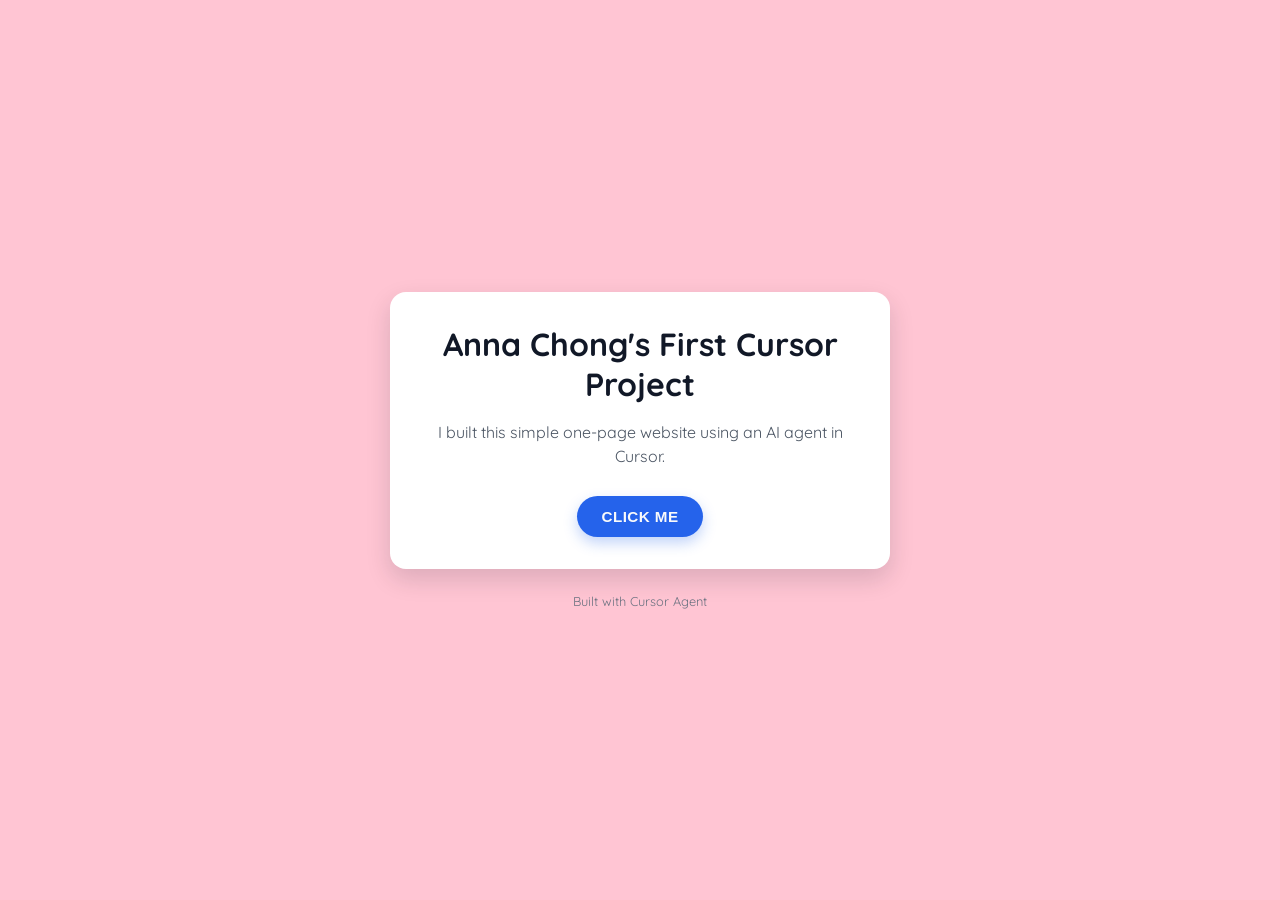
==== index.html @ 6d301356 "Add files via upload" ====
<!DOCTYPE html>
<html lang="en">
<head>
  <meta charset="UTF-8" />
  <meta name="viewport" content="width=device-width, initial-scale=1.0" />
  <title>Anna Chong's First Cursor Project</title>
  <link rel="preconnect" href="https://fonts.googleapis.com" />
  <link rel="preconnect" href="https://fonts.gstatic.com" crossorigin />
  <link
    href="https://fonts.googleapis.com/css2?family=Quicksand:wght@400;600;700&display=swap"
    rel="stylesheet"
  />
  <link rel="stylesheet" href="styles.css" />
</head>
<body>
  <main class="card">
    <h1>Anna Chong's First Cursor Project</h1>
    <p>I built this simple one-page website using an AI agent in Cursor.</p>
    <button id="clickButton" type="button">Click me</button>
  </main>

  <footer>Built with Cursor Agent</footer>

  <script src="script.js"></script>
</body>
</html>
---- styles.css ----
body {
  font-family: "Quicksand", system-ui, -apple-system, BlinkMacSystemFont, "Segoe UI", sans-serif;
  margin: 0;
  min-height: 100vh;
  display: flex;
  flex-direction: column;
  align-items: center;
  justify-content: center;
  gap: 1.5rem;
  background-color: #ffc5d3;
  color: #111827;
}

.card {
  background-color: #ffffff;
  padding: 2rem 2.5rem;
  border-radius: 1rem;
  box-shadow: 0 10px 25px rgba(15, 23, 42, 0.15);
  max-width: 420px;
  width: 100%;
  text-align: center;
}

h1 {
  margin: 0 0 1rem;
  font-size: 2rem;
}

p {
  margin: 0 0 1.75rem;
  color: #4b5563;
  line-height: 1.5;
}

button {
  border: none;
  border-radius: 999px;
  padding: 0.75rem 1.5rem;
  font-size: 0.95rem;
  font-weight: 600;
  letter-spacing: 0.03em;
  text-transform: uppercase;
  cursor: pointer;
  background-color: #2563eb;
  color: #f9fafb;
  box-shadow: 0 6px 14px rgba(37, 99, 235, 0.28);
  transition: background-color 0.15s ease-out, transform 0.1s ease-out, box-shadow 0.15s ease-out;
}

button:hover {
  background-color: #1d4ed8;
  transform: translateY(-1px);
  box-shadow: 0 10px 22px rgba(37, 99, 235, 0.3);
}

button:active {
  transform: translateY(0);
  box-shadow: 0 4px 10px rgba(37, 99, 235, 0.25);
}

footer {
  font-size: 0.8rem;
  color: #6b7280;
}
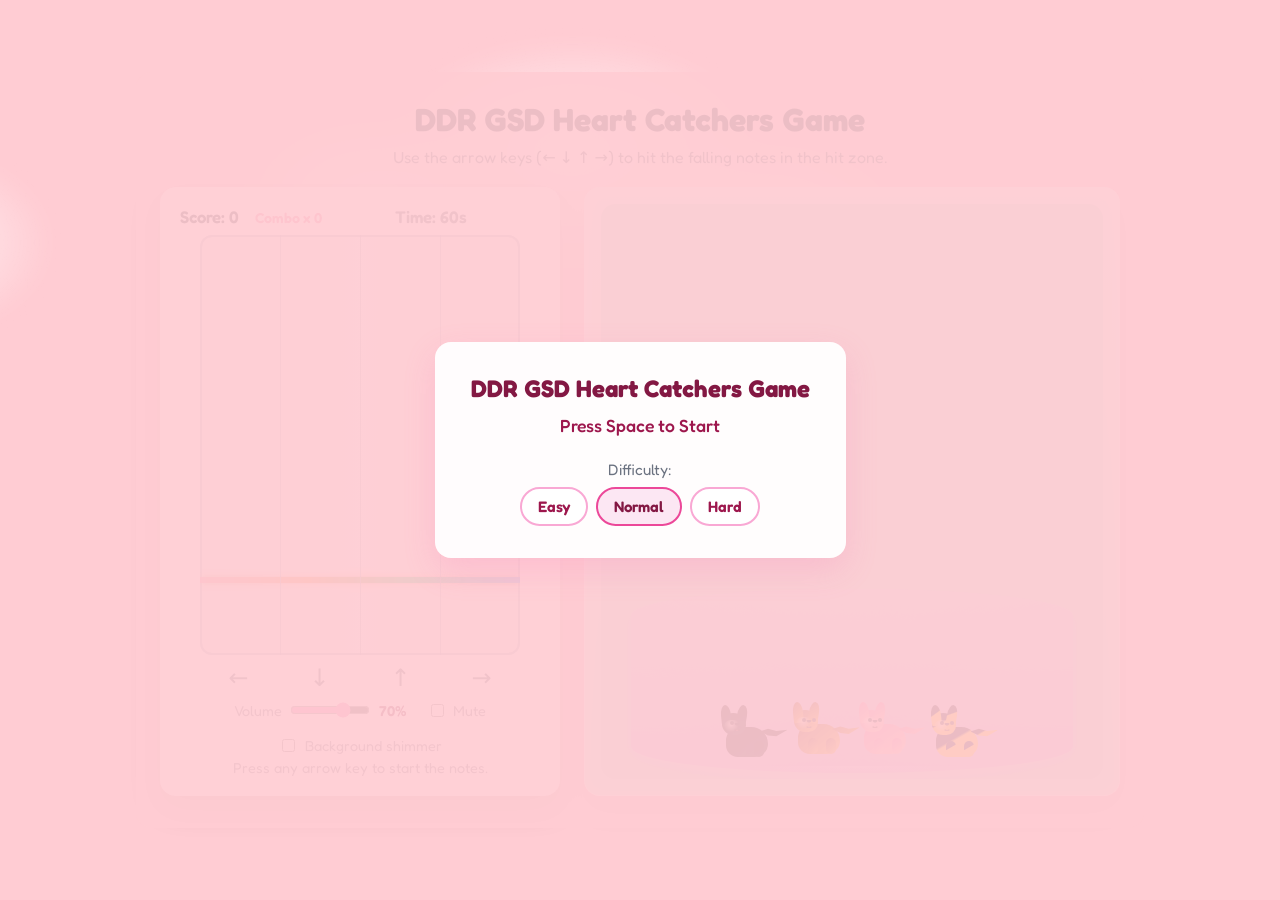
==== commit 619334f0: "index.html" ====
--- a/index.html
+++ b/index.html
@@ -3,26 +3,156 @@
 <head>
   <meta charset="UTF-8" />
   <meta name="viewport" content="width=device-width, initial-scale=1.0" />
-  <title>Anna Chong's First Cursor Project</title>
+  <title>DDR GSD Heart Catchers Game</title>
   <link rel="preconnect" href="https://fonts.googleapis.com" />
   <link rel="preconnect" href="https://fonts.gstatic.com" crossorigin />
   <link
-    href="https://fonts.googleapis.com/css2?family=Quicksand:wght@400;600;700&display=swap"
+    href="https://fonts.googleapis.com/css2?family=Fredoka:wght@400;500;700&display=swap"
     rel="stylesheet"
   />
-  <link rel="stylesheet" href="styles.css" />
+  <link rel="stylesheet" href="ddr-game.css" />
 </head>
 <body>
-  <main class="card">
-    <h1>Anna Chong's First Cursor Project</h1>
-    <p>I built this simple one-page website using an AI agent in Cursor.</p>
-    <button id="clickButton" type="button">Click me</button>
+  <main class="page">
+    <!-- Start screen overlay -->
+    <div id="startScreen" class="overlay overlay--start">
+      <div class="overlay-card">
+        <h2 class="overlay-title">DDR GSD Heart Catchers Game</h2>
+        <p class="overlay-prompt">Press Space to Start</p>
+        <div class="difficulty-selector">
+          <span class="difficulty-label">Difficulty:</span>
+          <div class="difficulty-buttons">
+            <button type="button" class="difficulty-btn" data-difficulty="easy">Easy</button>
+            <button type="button" class="difficulty-btn difficulty-btn--active" data-difficulty="normal">Normal</button>
+            <button type="button" class="difficulty-btn" data-difficulty="hard">Hard</button>
+          </div>
+        </div>
+      </div>
+    </div>
+
+    <!-- Results screen overlay (hidden initially) -->
+    <div id="resultsScreen" class="overlay overlay--results overlay--hidden">
+      <div class="overlay-card">
+        <h2 class="overlay-title">Results</h2>
+        <div class="results-stats">
+          <p class="results-score">Score: <span id="resultsScore">0</span></p>
+          <p class="results-counts">
+            Perfect: <span id="resultsPerfect">0</span> ·
+            Good: <span id="resultsGood">0</span> ·
+            Miss: <span id="resultsMiss">0</span>
+          </p>
+        </div>
+        <button type="button" id="playAgainBtn" class="overlay-btn">Play Again</button>
+      </div>
+    </div>
+
+    <header class="top-bar">
+      <h1>DDR GSD Heart Catchers Game</h1>
+      <p class="instructions">Use the arrow keys (← ↓ ↑ →) to hit the falling notes in the hit zone.</p>
+    </header>
+
+    <section class="layout">
+      <section class="game-panel">
+        <div class="hud">
+          <div class="score-display">
+            Score: <span id="score">0</span>
+            <span class="combo-display">Combo x<span id="combo">0</span></span>
+          </div>
+          <div class="timer-display">Time: <span id="timeRemaining">60</span>s</div>
+          <div id="judgement" class="judgement"></div>
+        </div>
+
+        <div id="gameArea" class="game-area">
+          <div class="hit-line"></div>
+        </div>
+
+        <div class="lane-labels">
+          <span>←</span>
+          <span>↓</span>
+          <span>↑</span>
+          <span>→</span>
+        </div>
+
+        <div class="sound-controls">
+          <label class="sound-label">
+            <span>Volume</span>
+            <input type="range" id="volumeSlider" min="0" max="100" value="70" class="volume-slider" />
+            <span id="volumeValue" class="volume-value">70%</span>
+          </label>
+          <label class="sound-label sound-label--toggle">
+            <input type="checkbox" id="muteToggle" class="mute-checkbox" />
+            <span>Mute</span>
+          </label>
+          <label class="sound-label sound-label--toggle">
+            <input type="checkbox" id="shimmerToggle" class="shimmer-checkbox" />
+            <span>Background shimmer</span>
+          </label>
+        </div>
+
+        <p class="small-note">Press any arrow key to start the notes.</p>
+      </section>
+
+      <aside class="shepherd-panel">
+        <div class="shepherd-stage" id="shepherdStage">
+          <div class="shepherd-stage-floor"></div>
+          <div class="shepherd-dogs">
+            <div class="shepherd-dog shepherd-dog--black">
+              <div class="dog-body">
+                <div class="dog-head">
+                  <div class="dog-ear dog-ear--left"></div>
+                  <div class="dog-ear dog-ear--right"></div>
+                  <div class="dog-face"></div>
+                </div>
+                <div class="dog-leg dog-leg--front"></div>
+                <div class="dog-leg dog-leg--back"></div>
+                <div class="dog-tail"></div>
+              </div>
+            </div>
+
+            <div class="shepherd-dog shepherd-dog--sable">
+              <div class="dog-body">
+                <div class="dog-head">
+                  <div class="dog-ear dog-ear--left"></div>
+                  <div class="dog-ear dog-ear--right"></div>
+                  <div class="dog-face"></div>
+                </div>
+                <div class="dog-leg dog-leg--front"></div>
+                <div class="dog-leg dog-leg--back"></div>
+                <div class="dog-tail"></div>
+              </div>
+            </div>
+
+            <div class="shepherd-dog shepherd-dog--pink">
+              <div class="dog-body">
+                <div class="dog-head">
+                  <div class="dog-ear dog-ear--left"></div>
+                  <div class="dog-ear dog-ear--right"></div>
+                  <div class="dog-face"></div>
+                </div>
+                <div class="dog-leg dog-leg--front"></div>
+                <div class="dog-leg dog-leg--back"></div>
+                <div class="dog-tail"></div>
+              </div>
+            </div>
+
+            <div class="shepherd-dog shepherd-dog--blacktan">
+              <div class="dog-body">
+                <div class="dog-head">
+                  <div class="dog-ear dog-ear--left"></div>
+                  <div class="dog-ear dog-ear--right"></div>
+                  <div class="dog-face"></div>
+                </div>
+                <div class="dog-leg dog-leg--front"></div>
+                <div class="dog-leg dog-leg--back"></div>
+                <div class="dog-tail"></div>
+              </div>
+            </div>
+          </div>
+        </div>
+      </aside>
+    </section>
   </main>
 
-  <footer>Built with Cursor Agent</footer>
-
-  <script src="script.js"></script>
+  <script src="ddr-game.js"></script>
 </body>
 </html>
-
-
--- a/ddr-game.css
+++ b/ddr-game.css
@@ -0,0 +1,1063 @@
+/* Full-page pink sky + animated fluffy cloud layers */
+html {
+  height: 100%;
+  min-height: 100%;
+  --cloud-opacity: 1;                 /* maxed out; lower for lighter clouds */
+  --cloud-speed-base: 50s;           /* <<< Cloud Speed: tweak this value (lower = faster) */
+  --cloud-speed-slow: var(--cloud-speed-base);
+  --cloud-speed-fast: calc(var(--cloud-speed-base) * 0.7);
+  /* Shepherd coat & face variables */
+  --shep-black-coat: #050816;
+  --shep-black-coat-alt: #111827;
+  --shep-blue-main: #38bdf8;
+  --shep-blue-light: #bae6fd;
+  --shep-pink-main: #f472b6;
+  --shep-pink-light: #fecaca;
+  --shep-bt-black: #020617;
+  --shep-bt-tan: #facc15;
+  --shep-eye: #111827;
+  --shep-nose: #020617;
+  --shep-tongue: #fb7185;
+  background: #ffccd3;
+}
+
+/* Very faint drifting background hearts (ultra-low opacity) */
+html::before,
+html::after {
+  content: "";
+  position: fixed;
+  width: 260px;
+  height: 240px;
+  pointer-events: none;
+  z-index: -2;
+  clip-path: path("M16 28 C 4 18, 0 12, 0 7 C 0 3.5, 2.8 1, 6 1 C 8.5 1, 10.5 2.5, 12 4.5 C 13.5 2.5, 15.5 1, 18 1 C 21.2 1, 24 3.5, 24 7 C 24 12, 20 18, 16 28 Z");
+}
+
+html::before {
+  top: 8%;
+  left: -6%;
+  background-color: rgba(244, 114, 182, 0.06); /* very faint pink */
+  animation: bg-heart-drift-1 90s linear infinite;
+}
+
+html::after {
+  bottom: -4%;
+  right: -4%;
+  background-color: rgba(244, 114, 182, 0.04); /* even softer */
+  animation: bg-heart-drift-2 110s linear infinite;
+}
+
+body {
+  margin: 0;
+  height: 100%;
+  min-height: 100%;
+  font-family: "Fredoka", system-ui, -apple-system, BlinkMacSystemFont, "Segoe UI", sans-serif;
+  display: flex;
+  align-items: center;
+  justify-content: center;
+  position: relative;
+  color: #111827;
+  background: transparent;
+  overflow-x: hidden;
+}
+
+/* Animated cloud layer behind everything (single oversized sheet) */
+body::before {
+  content: "";
+  position: fixed;
+  width: 220vw;
+  height: 120vh;
+  left: -60vw;
+  top: -10vh;
+  z-index: -1;
+  pointer-events: none;
+  background-repeat: no-repeat;
+  opacity: 0.7;
+  filter: blur(12px);
+  /* Bubbly cloud clusters: many small overlapping puffs */
+  background-image:
+    /* top-left cluster */
+    radial-gradient(ellipse 180px 110px at 5% 22%, rgba(255, 255, 255, 0.95) 0%, rgba(255, 255, 255, 0.6) 45%, rgba(255, 255, 255, 0.3) 75%, transparent 100%),
+    radial-gradient(ellipse 130px 90px at 10% 17%, rgba(255, 255, 255, 0.92) 0%, rgba(255, 255, 255, 0.6) 45%, rgba(255, 255, 255, 0.3) 75%, transparent 100%),
+    radial-gradient(ellipse 150px 96px at 17% 22%, rgba(255, 255, 255, 0.9) 0%, rgba(255, 255, 255, 0.6) 45%, rgba(255, 255, 255, 0.3) 75%, transparent 100%),
+
+    /* upper-mid cluster */
+    radial-gradient(ellipse 190px 112px at 34% 16%, rgba(255, 255, 255, 0.94) 0%, rgba(255, 255, 255, 0.6) 45%, rgba(255, 255, 255, 0.3) 75%, transparent 100%),
+    radial-gradient(ellipse 130px 80px at 29% 19%, rgba(255, 255, 255, 0.9) 0%, rgba(255, 255, 255, 0.6) 45%, rgba(255, 255, 255, 0.3) 75%, transparent 100%),
+    radial-gradient(ellipse 140px 88px at 39% 21%, rgba(255, 255, 255, 0.9) 0%, rgba(255, 255, 255, 0.6) 45%, rgba(255, 255, 255, 0.3) 75%, transparent 100%),
+
+    /* top-right cluster (pulled slightly inward so edges stay soft) */
+    radial-gradient(ellipse 180px 110px at 58% 20%, rgba(255, 255, 255, 0.94) 0%, rgba(255, 255, 255, 0.6) 45%, rgba(255, 255, 255, 0.3) 75%, transparent 100%),
+    radial-gradient(ellipse 130px 90px at 64% 16%, rgba(255, 255, 255, 0.92) 0%, rgba(255, 255, 255, 0.6) 45%, rgba(255, 255, 255, 0.3) 75%, transparent 100%),
+    radial-gradient(ellipse 120px 100px at 70% 22%, rgba(255, 255, 255, 0.9) 0%, rgba(255, 255, 255, 0.6) 45%, rgba(255, 255, 255, 0.3) 75%, transparent 100%),
+
+    /* lower-left cluster */
+    radial-gradient(ellipse 190px 116px at 14% 78%, rgba(255, 255, 255, 0.92) 0%, rgba(255, 255, 255, 0.6) 45%, rgba(255, 255, 255, 0.3) 75%, transparent 100%),
+    radial-gradient(ellipse 132px 92px at 19% 82%, rgba(255, 255, 255, 0.9) 0%, rgba(255, 255, 255, 0.6) 45%, rgba(255, 255, 255, 0.3) 75%, transparent 100%),
+    radial-gradient(ellipse 150px 96px at 10% 82%, rgba(255, 255, 255, 0.9) 0%, rgba(255, 255, 255, 0.6) 45%, rgba(255, 255, 255, 0.3) 75%, transparent 100%),
+
+    /* lower-right cluster */
+    radial-gradient(ellipse 200px 120px at 78% 74%, rgba(255, 255, 255, 0.92) 0%, rgba(255, 255, 255, 0.6) 45%, rgba(255, 255, 255, 0.3) 75%, transparent 100%),
+    radial-gradient(ellipse 140px 92px at 72% 78%, rgba(255, 255, 255, 0.9) 0%, rgba(255, 255, 255, 0.6) 45%, rgba(255, 255, 255, 0.3) 75%, transparent 100%),
+    radial-gradient(ellipse 150px 100px at 86% 78%, rgba(255, 255, 255, 0.88) 0%, rgba(255, 255, 255, 0.6) 45%, rgba(255, 255, 255, 0.3) 75%, transparent 100%);
+  background-size: 140% 140%;
+  animation: cloud-drift-slow var(--cloud-speed-slow) linear infinite;
+}
+
+body::after {
+  /* no cloud background here – single-layer clouds handled by body::before */
+  content: none;
+}
+
+@keyframes cloud-drift-slow {
+  from {
+    transform: translate3d(-18%, 0, 0);
+  }
+  to {
+    transform: translate3d(18%, 0, 0);
+  }
+}
+
+@keyframes cloud-drift-fast {
+  from {
+    transform: translate3d(22%, 0, 0);
+  }
+  to {
+    transform: translate3d(-22%, 0, 0);
+  }
+}
+
+@keyframes bg-heart-drift-1 {
+  from {
+    transform: translate3d(0, 0, 0) rotate(0deg);
+  }
+  to {
+    transform: translate3d(12%, 6%, 0) rotate(6deg);
+  }
+}
+
+@keyframes bg-heart-drift-2 {
+  from {
+    transform: translate3d(0, 0, 0) rotate(0deg);
+  }
+  to {
+    transform: translate3d(-10%, -4%, 0) rotate(-5deg);
+  }
+}
+
+.page {
+  position: relative;
+  max-width: 960px;
+  width: 100%;
+  padding: 1.75rem 1.5rem 2rem;
+}
+
+/* Start & Results overlay screens */
+.overlay {
+  position: absolute;
+  inset: 0;
+  display: flex;
+  align-items: center;
+  justify-content: center;
+  background: rgba(255, 204, 211, 0.92);
+  border-radius: 1rem;
+  z-index: 10;
+  padding: 1.5rem;
+}
+
+.overlay--hidden {
+  visibility: hidden;
+  pointer-events: none;
+}
+
+.overlay-card {
+  background: rgba(255, 255, 255, 0.95);
+  border-radius: 1rem;
+  padding: 2rem 2.25rem;
+  text-align: center;
+  box-shadow: 0 12px 32px rgba(244, 114, 182, 0.2);
+  max-width: 360px;
+}
+
+.overlay-title {
+  margin: 0 0 0.75rem;
+  font-size: 1.5rem;
+  color: #831843;
+}
+
+.overlay-prompt {
+  margin: 0 0 1.5rem;
+  font-size: 1.1rem;
+  color: #9d174d;
+  font-weight: 500;
+}
+
+.difficulty-selector {
+  margin-bottom: 0;
+}
+
+.difficulty-label {
+  display: block;
+  font-size: 0.95rem;
+  color: #6b7280;
+  margin-bottom: 0.5rem;
+}
+
+.difficulty-buttons {
+  display: flex;
+  gap: 0.5rem;
+  justify-content: center;
+  flex-wrap: wrap;
+}
+
+.difficulty-btn {
+  padding: 0.5rem 1rem;
+  border-radius: 999px;
+  border: 2px solid #f9a8d4;
+  background: #fff;
+  color: #9d174d;
+  font-family: inherit;
+  font-size: 0.95rem;
+  font-weight: 600;
+  cursor: pointer;
+  transition: background 0.15s, color 0.15s, border-color 0.15s;
+}
+
+.difficulty-btn:hover {
+  background: #fdf2f8;
+  border-color: #f472b6;
+}
+
+.difficulty-btn--active {
+  background: #fce7f3;
+  border-color: #ec4899;
+  color: #831843;
+}
+
+.results-stats {
+  margin: 0 0 1.5rem;
+}
+
+.results-score {
+  margin: 0 0 0.5rem;
+  font-size: 1.25rem;
+  font-weight: 700;
+  color: #831843;
+}
+
+.results-counts {
+  margin: 0;
+  font-size: 1rem;
+  color: #6b7280;
+}
+
+.results-counts span {
+  font-weight: 600;
+  color: #4b5563;
+}
+
+.overlay-btn {
+  padding: 0.65rem 1.5rem;
+  border-radius: 999px;
+  border: none;
+  background: linear-gradient(135deg, #f9a8d4, #f472b6);
+  color: #fff;
+  font-family: inherit;
+  font-size: 1rem;
+  font-weight: 600;
+  cursor: pointer;
+  box-shadow: 0 4px 14px rgba(244, 114, 182, 0.4);
+  transition: transform 0.1s, box-shadow 0.15s;
+}
+
+.overlay-btn:hover {
+  transform: scale(1.03);
+  box-shadow: 0 6px 18px rgba(244, 114, 182, 0.5);
+}
+
+.overlay-btn:active {
+  transform: scale(0.98);
+}
+
+.top-bar {
+  text-align: center;
+  margin-bottom: 1.25rem;
+}
+
+.top-bar h1 {
+  margin: 0 0 0.5rem;
+  font-size: 2rem;
+}
+
+.instructions {
+  margin: 0;
+  color: #4b5563;
+  font-size: 1rem;
+}
+
+.layout {
+  display: flex;
+  gap: 1.5rem;
+  align-items: stretch;
+}
+
+.game-panel {
+  flex: 0 0 360px;
+  background-color: rgba(255, 255, 255, 0.9);
+  border-radius: 1rem;
+  padding: 1rem 1.25rem 1.25rem;
+  box-shadow: 0 12px 30px rgba(15, 23, 42, 0.18);
+}
+
+.hud {
+  display: flex;
+  justify-content: space-between;
+  align-items: baseline;
+  margin-bottom: 0.5rem;
+}
+
+.score-display {
+  font-weight: 600;
+  font-size: 1.05rem;
+}
+
+.combo-display {
+  margin-left: 0.75rem;
+  font-size: 0.9rem;
+  font-weight: 600;
+  color: #f9739b;
+  display: inline-flex;
+  align-items: baseline;
+  gap: 0.2rem;
+  transform-origin: left center;
+}
+
+.combo-display--pop {
+  animation: combo-pop 220ms ease-out;
+}
+
+.timer-display {
+  font-weight: 600;
+  font-size: 1.05rem;
+  color: #4b5563;
+}
+
+.judgement {
+  min-height: 1.2em;
+  font-weight: 700;
+  font-size: 1.05rem;
+}
+
+.judgement.perfect {
+  color: #10b981;
+}
+
+.judgement.good {
+  color: #3b82f6;
+}
+
+.judgement.miss {
+  color: #ef4444;
+}
+
+.game-area {
+  position: relative;
+  width: 320px;
+  height: 420px;
+  margin: 0.25rem auto 0.5rem;
+  border-radius: 0.75rem;
+  overflow: hidden;
+  background: linear-gradient(
+    to right,
+    rgba(15, 23, 42, 0.08),
+    rgba(15, 23, 42, 0.03),
+    rgba(15, 23, 42, 0.08)
+  );
+  box-shadow: inset 0 0 0 2px rgba(148, 163, 184, 0.7);
+}
+
+/* Subtle game feel (intensity: box-shadow opacity in keyframes below) */
+.game-area--perfect-glow {
+  animation: game-perfect-glow 260ms ease-out;
+}
+
+.game-area--good-glow {
+  animation: game-good-glow 220ms ease-out;
+}
+
+.game-area--miss-shake {
+  animation: game-miss-shake 160ms ease-out;
+}
+
+.game-area::before {
+  content: "";
+  position: absolute;
+  inset: 0;
+  border-radius: inherit;
+  pointer-events: none;
+  background: radial-gradient(circle at 50% 40%, rgba(148, 163, 184, 0.12), transparent 65%);
+  opacity: 0;
+}
+
+.game-area--miss-tint::before {
+  animation: game-miss-tint 160ms ease-out;
+}
+
+.lane-divider {
+  position: absolute;
+  top: 0;
+  bottom: 0;
+  width: 1px;
+  background-color: rgba(148, 163, 184, 0.7);
+}
+
+.lane-divider--left {
+  left: 25%;
+}
+.lane-divider--middle {
+  left: 50%;
+}
+.lane-divider--right {
+  left: 75%;
+}
+
+.hit-line {
+  position: absolute;
+  left: 0;
+  right: 0;
+  height: 6px;
+  bottom: 72px;
+  background: linear-gradient(
+    to right,
+    #fb7185,
+    #f97316,
+    #22c55e,
+    #3b82f6
+  );
+  box-shadow: 0 0 10px rgba(249, 115, 22, 0.75);
+  opacity: 0.9;
+}
+
+/* Soft glow on the hit zone when judged PERFECT/GOOD */
+.hit-line--perfect {
+  animation: hit-line-perfect 240ms ease-out;
+}
+
+.hit-line--good {
+  animation: hit-line-good 200ms ease-out;
+}
+
+.note {
+  position: absolute;
+  width: 32px;
+  height: 28px;
+  top: -60px;
+  transform: translateY(0);
+  background: transparent;
+}
+
+.note::before,
+.note::after {
+  content: "";
+  position: absolute;
+  inset: 0;
+  /* solid heart fill; color controlled by --heart-color */
+  background-color: var(--heart-color, #f9a8d4);
+  clip-path: path("M16 28 C 4 18, 0 12, 0 7 C 0 3.5, 2.8 1, 6 1 C 8.5 1, 10.5 2.5, 12 4.5 C 13.5 2.5, 15.5 1, 18 1 C 21.2 1, 24 3.5, 24 7 C 24 12, 20 18, 16 28 Z");
+  box-shadow: 0 4px 10px rgba(244, 114, 182, 0.4);
+}
+
+.note::after {
+  opacity: 0.75;
+  filter: blur(0.5px);
+}
+
+/* Lane positions only; color is controlled by note-shade-* */
+.note.lane-0 {
+  left: calc(12.5% - 22px);
+}
+
+.note.lane-1 {
+  left: calc(37.5% - 22px);
+}
+
+.note.lane-2 {
+  left: calc(62.5% - 22px);
+}
+
+.note.lane-3 {
+  left: calc(87.5% - 22px);
+}
+
+/* Brief lane highlight on key press (subtle pastel; intensity: peak opacity in keyframe + gradient color) */
+.lane-flash {
+  position: absolute;
+  top: 0;
+  bottom: 0;
+  width: 25%;
+  pointer-events: none;
+  background: linear-gradient(
+    to bottom,
+    rgba(254, 249, 251, 0.32),
+    rgba(253, 242, 248, 0.08),
+    transparent
+  );
+  opacity: 0;
+  animation: lane-flash-fade 140ms ease-out forwards;
+  z-index: 1;
+}
+
+.lane-flash.lane-0 { left: 0%; }
+.lane-flash.lane-1 { left: 25%; }
+.lane-flash.lane-2 { left: 50%; }
+.lane-flash.lane-3 { left: 75%; }
+
+/* Small pastel sparkle burst on PERFECT (intensity: size, --sparkle-opacity, animation duration) */
+.hit-particles {
+  position: absolute;
+  inset: 0;
+  pointer-events: none;
+  overflow: visible;
+  z-index: 2;
+}
+
+.hit-particle {
+  position: absolute;
+  width: 5px;
+  height: 5px;
+  border-radius: 999px;
+  background: rgba(255, 240, 245, 0.95);
+  box-shadow: 0 0 6px rgba(251, 207, 232, 0.7);
+  opacity: var(--sparkle-opacity, 0.9);
+  bottom: 72px; /* align with hit line */
+  transform: translate3d(var(--hit-dx, 0), var(--hit-dy, 0), 0);
+  animation: hit-particle-pop 240ms ease-out forwards;
+}
+
+.hit-particle.lane-0 {
+  left: calc(12.5% - 2.5px);
+}
+.hit-particle.lane-1 {
+  left: calc(37.5% - 2.5px);
+}
+.hit-particle.lane-2 {
+  left: calc(62.5% - 2.5px);
+}
+.hit-particle.lane-3 {
+  left: calc(87.5% - 2.5px);
+}
+
+@keyframes hit-particle-pop {
+  0% {
+    opacity: var(--sparkle-opacity, 0.9);
+    transform: translate3d(var(--hit-dx, 0), var(--hit-dy, 0), 0) scale(0.6);
+  }
+  100% {
+    opacity: 0;
+    transform: translate3d(var(--hit-dx, 0), calc(var(--hit-dy, 0) + 6px), 0) scale(0.9);
+  }
+}
+
+@keyframes hit-line-perfect {
+  0% {
+    box-shadow: 0 0 10px rgba(249, 115, 22, 0.75);
+  }
+  50% {
+    box-shadow: 0 0 18px rgba(248, 113, 182, 0.9);
+  }
+  100% {
+    box-shadow: 0 0 10px rgba(249, 115, 22, 0.75);
+  }
+}
+
+@keyframes hit-line-good {
+  0% {
+    box-shadow: 0 0 10px rgba(249, 115, 22, 0.75);
+  }
+  50% {
+    box-shadow: 0 0 14px rgba(248, 113, 182, 0.6);
+  }
+  100% {
+    box-shadow: 0 0 10px rgba(249, 115, 22, 0.75);
+  }
+}
+
+@keyframes lane-flash-fade {
+  0% {
+    opacity: 0.32;
+  }
+  100% {
+    opacity: 0;
+  }
+}
+
+@keyframes combo-pop {
+  0% {
+    transform: scale(1);
+  }
+  40% {
+    transform: scale(1.16);
+  }
+  100% {
+    transform: scale(1);
+  }
+}
+
+@keyframes game-perfect-glow {
+  0% {
+    box-shadow: inset 0 0 0 2px rgba(148, 163, 184, 0.7);
+  }
+  50% {
+    box-shadow:
+      inset 0 0 0 2px rgba(251, 207, 232, 0.5),
+      0 0 14px rgba(251, 207, 232, 0.22);
+  }
+  100% {
+    box-shadow: inset 0 0 0 2px rgba(148, 163, 184, 0.7);
+  }
+}
+
+@keyframes game-good-glow {
+  0% {
+    box-shadow: inset 0 0 0 2px rgba(148, 163, 184, 0.7);
+  }
+  50% {
+    box-shadow:
+      inset 0 0 0 2px rgba(253, 242, 248, 0.45),
+      0 0 10px rgba(253, 242, 248, 0.18);
+  }
+  100% {
+    box-shadow: inset 0 0 0 2px rgba(148, 163, 184, 0.7);
+  }
+}
+
+@keyframes game-miss-tint {
+  0% {
+    opacity: 0;
+  }
+  50% {
+    opacity: 1;
+  }
+  100% {
+    opacity: 0;
+  }
+}
+
+/* Gentle "oops" (intensity: translate3d px values) */
+@keyframes game-miss-shake {
+  0%, 100% {
+    transform: translate3d(0, 0, 0);
+  }
+  33% {
+    transform: translate3d(-1.5px, 0.5px, 0);
+  }
+  66% {
+    transform: translate3d(1.5px, -0.5px, 0);
+  }
+}
+
+/* Five distinct solid pink heart shades (randomly assigned in JS) */
+.note-shade-0 {
+  --heart-color: #fee2f2; /* very light pink */
+}
+
+.note-shade-1 {
+  --heart-color: #f9a8d4; /* light pink */
+}
+
+.note-shade-2 {
+  --heart-color: #f472b6; /* medium pink */
+}
+
+.note-shade-3 {
+  --heart-color: #ec4899; /* deeper pink */
+}
+
+.note-shade-4 {
+  --heart-color: #be185d; /* dark pink */
+}
+
+.lane-labels {
+  display: grid;
+  grid-template-columns: repeat(4, 1fr);
+  gap: 0.25rem;
+  margin: 0.35rem auto 0.25rem;
+  max-width: 320px;
+  font-size: 1.5rem;
+  color: #4b5563;
+}
+
+.lane-labels span {
+  text-align: center;
+}
+
+.sound-controls {
+  display: flex;
+  flex-wrap: wrap;
+  align-items: center;
+  justify-content: center;
+  gap: 1rem;
+  margin: 0.5rem 0 0.25rem;
+}
+
+.sound-label {
+  display: inline-flex;
+  align-items: center;
+  gap: 0.4rem;
+  font-size: 0.9rem;
+  color: #6b7280;
+}
+
+.sound-label--toggle {
+  cursor: pointer;
+}
+
+.volume-slider {
+  width: 80px;
+  accent-color: #f472b6;
+}
+
+.volume-value {
+  min-width: 2.2em;
+  font-weight: 600;
+  color: #831843;
+}
+
+.shimmer-checkbox,
+.mute-checkbox {
+  accent-color: #f472b6;
+}
+
+.small-note {
+  margin: 0.15rem 0 0;
+  font-size: 0.9rem;
+  color: #6b7280;
+  text-align: center;
+}
+
+.shepherd-panel {
+  flex: 1;
+  display: flex;
+  align-items: stretch;
+  justify-content: center;
+  border-radius: 1rem;
+  padding: 1rem;
+  background: linear-gradient(to bottom, #ecfffb, #c8fff0); /* soft mint gradient */
+  border: 1px solid rgba(255, 255, 255, 0.7);              /* thin semi-transparent white border */
+  box-shadow:
+    0 12px 30px rgba(15, 23, 42, 0.08),                    /* softened outer shadow */
+    inset 0 0 18px rgba(255, 255, 255, 0.65);              /* inner highlight for gentle depth */
+}
+
+.shepherd-stage {
+  position: relative;
+  flex: 1;
+  border-radius: 0.9rem;
+  overflow: hidden;
+  background: #c0f0ea; /* pastel blue */
+  display: flex;
+  flex-direction: column;
+  justify-content: flex-end;
+  align-items: center;
+  padding: 0.5rem 0.5rem 0.75rem;
+}
+
+/* Soft shadow under the stage so it feels like it's resting on a surface */
+.shepherd-stage::after {
+  content: "";
+  position: absolute;
+  inset-inline: 12%;
+  bottom: -0.3rem;
+  height: 1.1rem;
+  background: radial-gradient(ellipse at 50% 0%, rgba(220, 216, 255, 0.55), transparent 70%);
+  pointer-events: none;
+  z-index: 0;
+}
+
+.shepherd-stage-floor {
+  position: absolute;
+  inset-inline: 6%;
+  bottom: 0.35rem;
+  height: 32%;
+  background:
+    radial-gradient(circle at 0% 0%, rgba(220, 216, 255, 0.5), transparent 60%),
+    radial-gradient(circle at 100% 0%, rgba(220, 216, 255, 0.45), transparent 60%),
+    linear-gradient(to top, #cdb4f6, rgba(220, 216, 255, 0.3));
+  border-radius: 999px / 65%;
+  box-shadow: 0 4px 14px rgba(220, 216, 255, 0.4); /* softer, lighter bottom shading */
+}
+
+.shepherd-dogs {
+  position: relative;
+  display: flex;
+  justify-content: center;
+  align-items: flex-end;
+  width: 100%;
+  max-width: 360px;
+  gap: 0.75rem;
+  z-index: 1;
+}
+
+/* Arrange the four shepherds in a gentle arc, centered on the stage */
+.shepherd-dog:nth-child(1) {
+  margin-right: 0.4rem;
+  margin-bottom: 0.15rem;
+}
+
+.shepherd-dog:nth-child(2),
+.shepherd-dog:nth-child(3) {
+  margin-bottom: 0.3rem;
+}
+
+.shepherd-dog:nth-child(4) {
+  margin-left: 0.4rem;
+  margin-bottom: 0.15rem;
+}
+
+.shepherd-dog {
+  position: relative;
+  width: 54px;
+  height: 70px;
+  transform-origin: 50% 100%;
+  animation: shepherd-dance 1.2s ease-in-out infinite alternate;
+}
+
+.dog-body {
+  position: absolute;
+  bottom: 8px;
+  left: 6px;
+  width: 42px;
+  height: 30px;
+  border-radius: 16px 20px 16px 14px;
+}
+
+.dog-head {
+  position: absolute;
+  bottom: 22px;
+  left: -4px;
+  width: 24px;
+  height: 22px;
+  border-radius: 14px 16px 12px 14px;
+}
+
+.dog-face {
+  position: absolute;
+  inset: 7px 4px 2px 2px;
+  border-radius: inherit;
+  background: radial-gradient(circle at 40% 35%, rgba(255, 255, 255, 0.85), transparent 55%);
+  opacity: 0.85;
+}
+
+.dog-face::before {
+  content: "";
+  position: absolute;
+  top: 1px;  /* slightly higher on the face */
+  left: 6px;
+  width: 4px;
+  height: 4px;
+  border-radius: 999px;
+  background: var(--shep-eye);
+  box-shadow: 10px 0 0 0 var(--shep-eye);
+}
+
+.dog-face::after {
+  content: "";
+  position: absolute;
+  left: 9px;
+  bottom: 2px;  /* let tongue extend lower */
+  width: 8px;
+  height: 8px;
+  border-radius: 50% 50% 70% 70%;
+  background:
+    radial-gradient(circle at 50% 0%, var(--shep-nose) 0 2px, transparent 3px),
+    radial-gradient(circle at 30% 100%, rgba(0, 0, 0, 0.8) 0 1px, transparent 2px),
+    radial-gradient(circle at 70% 100%, rgba(0, 0, 0, 0.8) 0 1px, transparent 2px),
+    radial-gradient(circle at 50% 130%, var(--shep-tongue) 0 3px, transparent 4px);
+}
+
+.dog-ear {
+  position: absolute;
+  width: 10px;
+  height: 21px; /* ~15% longer */
+  top: -8px;
+  /* tapered, pointy end with softer base */
+  border-radius: 80% 80% 25% 25%;
+}
+
+.dog-ear--left {
+  left: -1px;  /* nudged slightly closer to center */
+  transform: rotate(-6deg);
+}
+
+.dog-ear--right {
+  right: -1px; /* nudged slightly closer to center */
+  transform: rotate(10deg);
+}
+
+.dog-leg {
+  position: absolute;
+  bottom: 0;
+  width: 10px;
+  height: 16px;
+  border-radius: 999px;
+}
+
+.dog-leg--front {
+  left: 10px;
+}
+
+.dog-leg--back {
+  right: 4px;
+}
+
+.dog-tail {
+  position: absolute;
+  left: 34px;  /* anchor tail base around 75% of body width */
+  bottom: 12px; /* deeper overlap into body so no gap is visible */
+  width: 28px;  /* ~25% longer */
+  height: 22px; /* was 9px → ~150% thicker */
+  border-radius: 999px; /* rounded base */
+  /* soft, gently wavy tail – not curly, slight up-then-down arc; base sits flush with body */
+  clip-path: polygon(
+    0 40%,   /* base closer to body */
+    30% 28%, /* slight rise */
+    60% 38%, /* gentle dip */
+    100% 32%,/* tapered tip */
+    60% 62%, /* lower wave */
+    30% 58%  /* back toward base */
+  );
+  transform-origin: 0% 50%;
+  animation: tail-wag 0.5s ease-in-out infinite;
+}
+
+/* Coat color variations */
+.shepherd-dog--black .dog-body,
+.shepherd-dog--black .dog-head,
+.shepherd-dog--black .dog-ear,
+.shepherd-dog--black .dog-leg,
+.shepherd-dog--black .dog-tail {
+  background: linear-gradient(145deg, var(--shep-black-coat), var(--shep-black-coat-alt));
+}
+
+.shepherd-dog--sable .dog-body,
+.shepherd-dog--sable .dog-head,
+.shepherd-dog--sable .dog-ear,
+.shepherd-dog--sable .dog-leg,
+.shepherd-dog--sable .dog-tail {
+  background: linear-gradient(140deg, #78350f, #fbbf24);
+}
+
+.shepherd-dog--pink .dog-body,
+.shepherd-dog--pink .dog-head,
+.shepherd-dog--pink .dog-ear,
+.shepherd-dog--pink .dog-leg,
+.shepherd-dog--pink .dog-tail {
+  background: linear-gradient(145deg, var(--shep-pink-main), var(--shep-pink-light));
+}
+
+.shepherd-dog--blacktan .dog-body,
+.shepherd-dog--blacktan .dog-head,
+.shepherd-dog--blacktan .dog-ear,
+.shepherd-dog--blacktan .dog-leg,
+.shepherd-dog--blacktan .dog-tail {
+  background: linear-gradient(150deg, var(--shep-bt-black) 0 40%, var(--shep-bt-tan) 45% 100%);
+}
+
+/* Base dance motion */
+@keyframes shepherd-dance {
+  0% {
+    transform: translate3d(-2px, 0, 0) scale(1);
+  }
+  50% {
+    transform: translate3d(2px, -5px, 0) scale(1.02);
+  }
+  100% {
+    transform: translate3d(-1px, -2px, 0) scale(1);
+  }
+}
+
+@keyframes shepherd-head-bob {
+  0% {
+    transform: translate3d(0, 0, 0) rotate(0deg);
+  }
+  50% {
+    transform: translate3d(0, -2px, 0) rotate(-3deg);
+  }
+  100% {
+    transform: translate3d(0, 1px, 0) rotate(2deg);
+  }
+}
+
+@keyframes tail-wag {
+  0% {
+    transform: rotate(10deg);
+  }
+  50% {
+    transform: rotate(-14deg);
+  }
+  100% {
+    transform: rotate(8deg);
+  }
+}
+
+@keyframes tongue-wiggle {
+  0% {
+    transform: scaleY(1);
+  }
+  50% {
+    transform: scaleY(0.9);
+  }
+  100% {
+    transform: scaleY(1);
+  }
+}
+
+/* Mood reactions */
+.shepherd-stage--hype .shepherd-dog {
+  animation-name: shepherd-dance-hype;
+  animation-duration: 0.3s;
+}
+
+.shepherd-stage--hype .shep-tail {
+  animation-duration: 0.3s;
+}
+
+@keyframes shepherd-dance-hype {
+  0% {
+    transform: translate3d(0, 0, 0) scale(1);
+  }
+  40% {
+    transform: translate3d(0, -14px, 0) scale(1.08);
+  }
+  100% {
+    transform: translate3d(0, -4px, 0) scale(1.02);
+  }
+}
+
+.shepherd-stage--sad .shepherd-dog {
+  animation-name: shepherd-dance-sad;
+  animation-duration: 0.5s;
+}
+
+@keyframes shepherd-dance-sad {
+  0% {
+    transform: translate3d(0, -4px, 0) scale(1);
+  }
+  60% {
+    transform: translate3d(0, 6px, 0) scale(0.95);
+  }
+  100% {
+    transform: translate3d(0, 2px, 0) scale(0.97);
+  }
+}
+
+@media (max-width: 800px) {
+  .layout {
+    flex-direction: column;
+  }
+
+  .game-panel {
+    margin: 0 auto;
+  }
+}
+
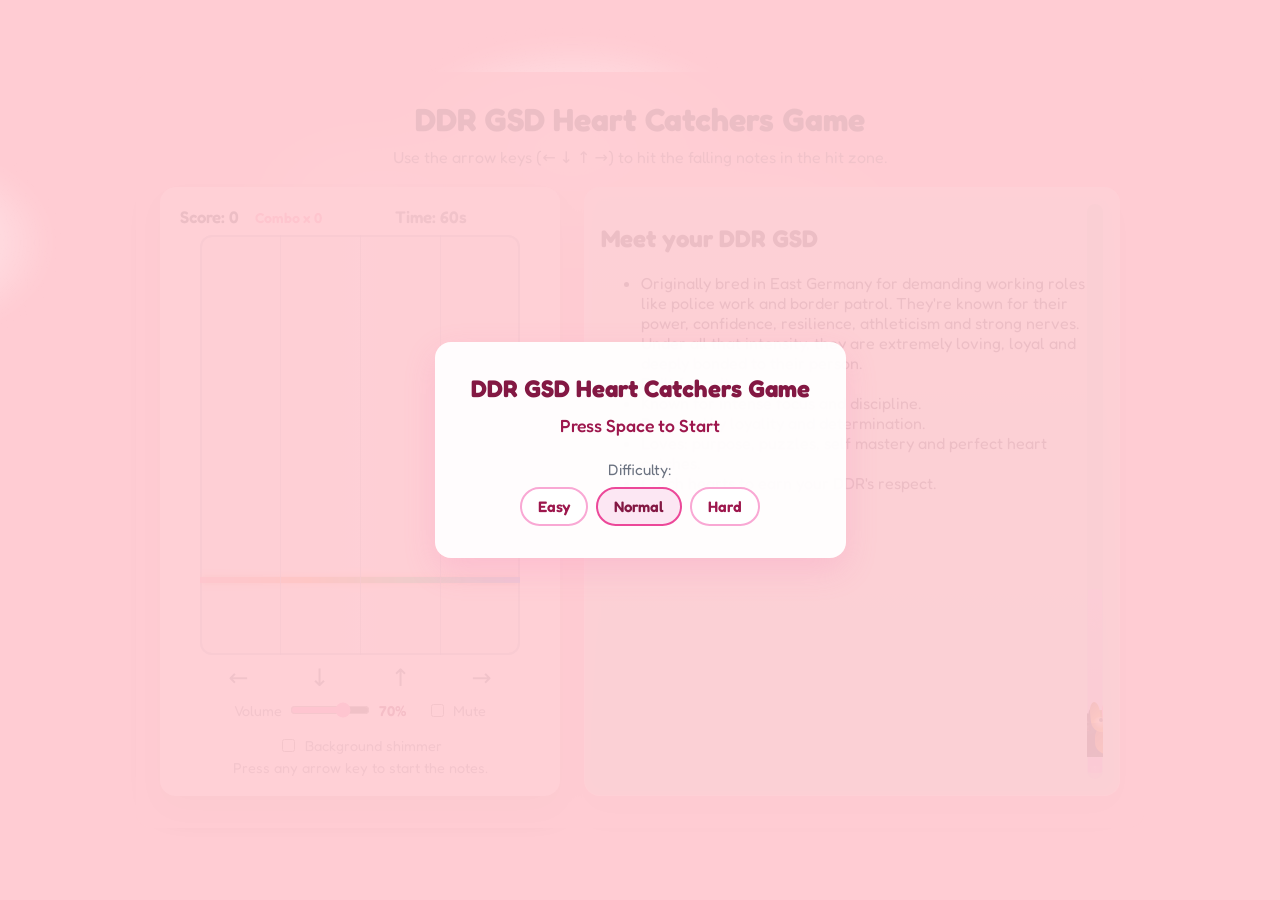
==== commit 006d459f: "Update index.html" ====
--- a/index.html
+++ b/index.html
@@ -93,6 +93,17 @@
       </section>
 
       <aside class="shepherd-panel">
+        <div class="shepherd-intro">
+          <h2 class="shepherd-intro-title">Meet your DDR GSD</h2>
+          <ul class="shepherd-intro-list">
+            <li>Originally bred in East Germany for demanding working roles like police work and border patrol. They're known for their power, confidence, resilience, athleticism and strong nerves. Under all that intensity, they are extremely loving, loyal and deeply bonded to their person.</li>
+            <li class="shepherd-intro-break">Built for grit.</li>
+            <li>Known for intense focus and discipline.</li>
+            <li>Powered by loyality and determination.</li>
+            <li>Loves: purpose, puzzles, self mastery and perfect heart catches.</li>
+            <li class="shepherd-intro-break">Catch hearts to earn your DDR's respect.</li>
+          </ul>
+        </div>
         <div class="shepherd-stage" id="shepherdStage">
           <div class="shepherd-stage-floor"></div>
           <div class="shepherd-dogs">
@@ -156,3 +167,4 @@
   <script src="ddr-game.js"></script>
 </body>
 </html>
+
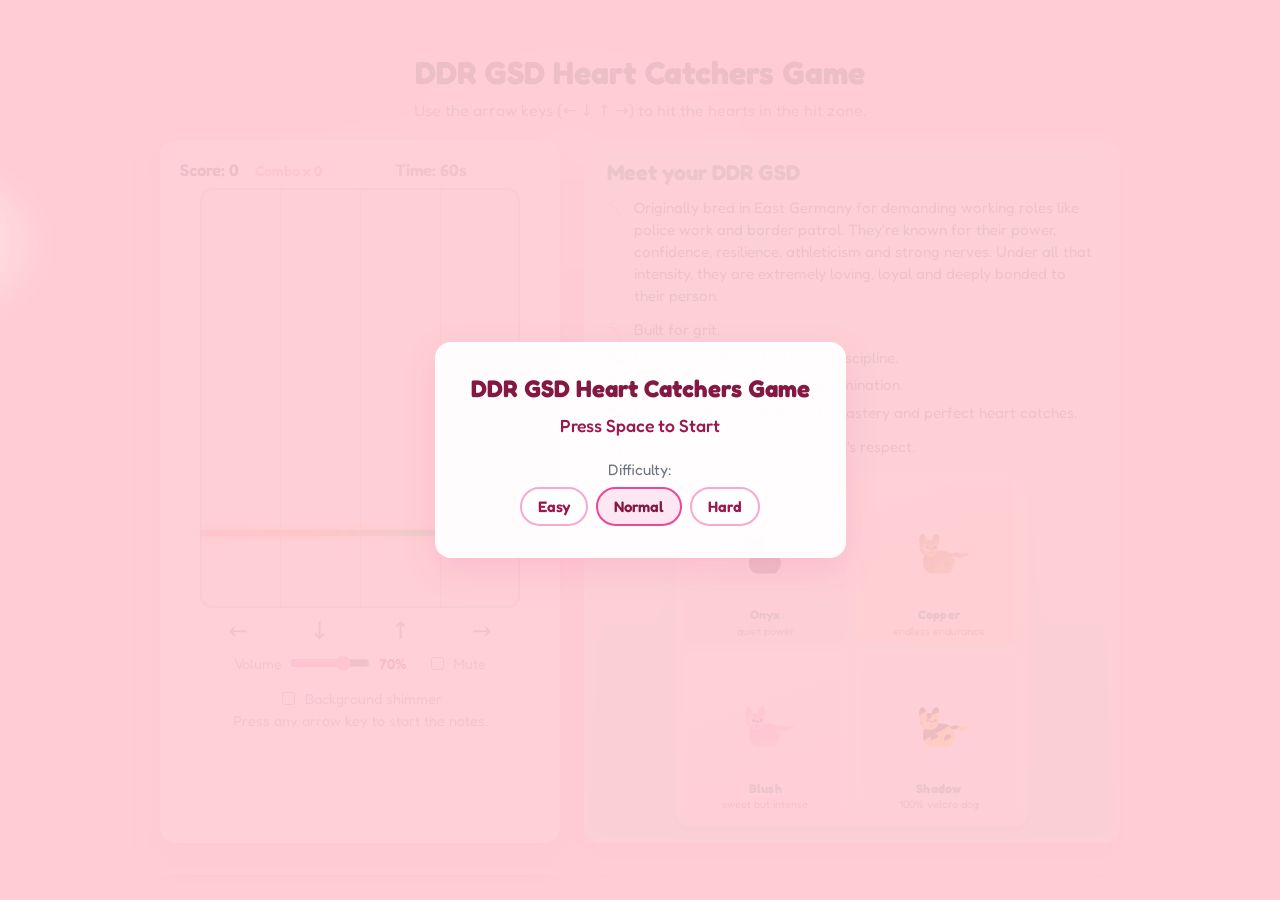
==== commit 60897c0f: "Update index.html" ====
--- a/index.html
+++ b/index.html
@@ -48,7 +48,7 @@
 
     <header class="top-bar">
       <h1>DDR GSD Heart Catchers Game</h1>
-      <p class="instructions">Use the arrow keys (← ↓ ↑ →) to hit the falling notes in the hit zone.</p>
+      <p class="instructions">Use the arrow keys (← ↓ ↑ →) to hit the hearts in the hit zone.</p>
     </header>
 
     <section class="layout">
@@ -105,58 +105,95 @@
           </ul>
         </div>
         <div class="shepherd-stage" id="shepherdStage">
-          <div class="shepherd-stage-floor"></div>
-          <div class="shepherd-dogs">
-            <div class="shepherd-dog shepherd-dog--black">
-              <div class="dog-body">
-                <div class="dog-head">
-                  <div class="dog-ear dog-ear--left"></div>
-                  <div class="dog-ear dog-ear--right"></div>
-                  <div class="dog-face"></div>
-                </div>
-                <div class="dog-leg dog-leg--front"></div>
-                <div class="dog-leg dog-leg--back"></div>
-                <div class="dog-tail"></div>
-              </div>
-            </div>
-
-            <div class="shepherd-dog shepherd-dog--sable">
-              <div class="dog-body">
-                <div class="dog-head">
-                  <div class="dog-ear dog-ear--left"></div>
-                  <div class="dog-ear dog-ear--right"></div>
-                  <div class="dog-face"></div>
-                </div>
-                <div class="dog-leg dog-leg--front"></div>
-                <div class="dog-leg dog-leg--back"></div>
-                <div class="dog-tail"></div>
-              </div>
-            </div>
-
-            <div class="shepherd-dog shepherd-dog--pink">
-              <div class="dog-body">
-                <div class="dog-head">
-                  <div class="dog-ear dog-ear--left"></div>
-                  <div class="dog-ear dog-ear--right"></div>
-                  <div class="dog-face"></div>
-                </div>
-                <div class="dog-leg dog-leg--front"></div>
-                <div class="dog-leg dog-leg--back"></div>
-                <div class="dog-tail"></div>
-              </div>
-            </div>
-
-            <div class="shepherd-dog shepherd-dog--blacktan">
-              <div class="dog-body">
-                <div class="dog-head">
-                  <div class="dog-ear dog-ear--left"></div>
-                  <div class="dog-ear dog-ear--right"></div>
-                  <div class="dog-face"></div>
-                </div>
-                <div class="dog-leg dog-leg--front"></div>
-                <div class="dog-leg dog-leg--back"></div>
-                <div class="dog-tail"></div>
-              </div>
+          <div class="shepherd-quadrant shepherd-quadrant--onyx">
+            <div class="shepherd-quadrant-dog">
+              <div class="shepherd-dog-scale">
+                <div class="shepherd-dog shepherd-dog--black">
+                  <div class="dog-body">
+                    <div class="dog-head">
+                      <div class="dog-ear dog-ear--left"></div>
+                      <div class="dog-ear dog-ear--right"></div>
+                      <div class="dog-face"></div>
+                    </div>
+                    <div class="dog-leg dog-leg--front"></div>
+                    <div class="dog-leg dog-leg--back"></div>
+                    <div class="dog-tail"></div>
+                  </div>
+                </div>
+              </div>
+            </div>
+            <div class="shepherd-quadrant-label">
+              <span class="shepherd-quadrant-name">Onyx</span>
+              <span class="shepherd-quadrant-temp">quiet power</span>
+            </div>
+          </div>
+
+          <div class="shepherd-quadrant shepherd-quadrant--copper">
+            <div class="shepherd-quadrant-dog">
+              <div class="shepherd-dog-scale">
+                <div class="shepherd-dog shepherd-dog--sable">
+                  <div class="dog-body">
+                    <div class="dog-head">
+                      <div class="dog-ear dog-ear--left"></div>
+                      <div class="dog-ear dog-ear--right"></div>
+                      <div class="dog-face"></div>
+                    </div>
+                    <div class="dog-leg dog-leg--front"></div>
+                    <div class="dog-leg dog-leg--back"></div>
+                    <div class="dog-tail"></div>
+                  </div>
+                </div>
+              </div>
+            </div>
+            <div class="shepherd-quadrant-label">
+              <span class="shepherd-quadrant-name">Copper</span>
+              <span class="shepherd-quadrant-temp">endless endurance</span>
+            </div>
+          </div>
+
+          <div class="shepherd-quadrant shepherd-quadrant--blush">
+            <div class="shepherd-quadrant-dog">
+              <div class="shepherd-dog-scale">
+                <div class="shepherd-dog shepherd-dog--pink">
+                  <div class="dog-body">
+                    <div class="dog-head">
+                      <div class="dog-ear dog-ear--left"></div>
+                      <div class="dog-ear dog-ear--right"></div>
+                      <div class="dog-face"></div>
+                    </div>
+                    <div class="dog-leg dog-leg--front"></div>
+                    <div class="dog-leg dog-leg--back"></div>
+                    <div class="dog-tail"></div>
+                  </div>
+                </div>
+              </div>
+            </div>
+            <div class="shepherd-quadrant-label">
+              <span class="shepherd-quadrant-name">Blush</span>
+              <span class="shepherd-quadrant-temp">sweet but intense</span>
+            </div>
+          </div>
+
+          <div class="shepherd-quadrant shepherd-quadrant--shadow">
+            <div class="shepherd-quadrant-dog">
+              <div class="shepherd-dog-scale">
+                <div class="shepherd-dog shepherd-dog--blacktan">
+                  <div class="dog-body">
+                    <div class="dog-head">
+                      <div class="dog-ear dog-ear--left"></div>
+                      <div class="dog-ear dog-ear--right"></div>
+                      <div class="dog-face"></div>
+                    </div>
+                    <div class="dog-leg dog-leg--front"></div>
+                    <div class="dog-leg dog-leg--back"></div>
+                    <div class="dog-tail"></div>
+                  </div>
+                </div>
+              </div>
+            </div>
+            <div class="shepherd-quadrant-label">
+              <span class="shepherd-quadrant-name">Shadow</span>
+              <span class="shepherd-quadrant-temp">100% velcro dog</span>
             </div>
           </div>
         </div>
--- a/ddr-game.css
+++ b/ddr-game.css
@@ -738,8 +738,10 @@
 .shepherd-panel {
   flex: 1;
   display: flex;
+  flex-direction: column;
   align-items: stretch;
-  justify-content: center;
+  justify-content: flex-start;
+  gap: 0.85rem;
   border-radius: 1rem;
   padding: 1rem;
   background: linear-gradient(to bottom, #ecfffb, #c8fff0); /* soft mint gradient */
@@ -749,69 +751,144 @@
     inset 0 0 18px rgba(255, 255, 255, 0.65);              /* inner highlight for gentle depth */
 }
 
+.shepherd-intro {
+  flex: 0 0 auto;
+  padding: 0.15rem 0.35rem 0;
+}
+
+.shepherd-intro-title {
+  margin: 0 0 0.65rem;
+  font-size: 1.35rem;
+  font-weight: 700;
+  color: #0f766e;
+  line-height: 1.25;
+}
+
+.shepherd-intro-list {
+  margin: 0;
+  padding: 0;
+  list-style: none;
+  font-size: 0.95rem;
+  font-weight: 400;
+  color: #115e59;
+  line-height: 1.45;
+}
+
+.shepherd-intro-list li {
+  display: flex;
+  gap: 0.5rem;
+  align-items: flex-start;
+  margin-bottom: 0.35rem;
+}
+
+.shepherd-intro-list li:last-child {
+  margin-bottom: 0;
+}
+
+.shepherd-intro-list li.shepherd-intro-break {
+  margin-top: 0.75rem;
+}
+
+/* Cute dog-bone markers instead of bullets */
+.shepherd-intro-list li::before {
+  content: "🦴";
+  flex-shrink: 0;
+  font-size: 0.95rem;
+  line-height: 1.45;
+  transform: translateY(0.02em);
+}
+
 .shepherd-stage {
   position: relative;
-  flex: 1;
+  flex: 0 0 auto;
+  width: 100%;
+  max-width: 340px;
+  margin-inline: auto;
+  align-self: stretch;
+  aspect-ratio: 1;
   border-radius: 0.9rem;
   overflow: hidden;
-  background: #c0f0ea; /* pastel blue */
+  background: rgba(255, 255, 255, 0.35);
+  box-shadow:
+    inset 0 0 0 1px rgba(255, 255, 255, 0.75),
+    0 6px 18px rgba(15, 23, 42, 0.06);
+  display: grid;
+  grid-template-columns: repeat(2, minmax(0, 1fr));
+  grid-template-rows: repeat(2, minmax(0, 1fr));
+  gap: 0.45rem;
+  padding: 0.45rem;
+}
+
+.shepherd-quadrant {
+  position: relative;
+  z-index: 1;
+  border-radius: 0.65rem;
+  overflow: hidden;
   display: flex;
   flex-direction: column;
+  align-items: center;
   justify-content: flex-end;
+  padding: 0.35rem 0.3rem 0.4rem;
+  border: 1px solid rgba(255, 255, 255, 0.72);
+  box-shadow:
+    inset 0 1px 0 rgba(255, 255, 255, 0.85),
+    0 2px 8px rgba(15, 23, 42, 0.04);
+}
+
+.shepherd-quadrant--onyx {
+  background: linear-gradient(160deg, rgba(255, 255, 255, 0.82), rgba(214, 243, 236, 0.94));
+}
+
+.shepherd-quadrant--copper {
+  background: linear-gradient(160deg, rgba(255, 252, 247, 0.95), rgba(254, 234, 213, 0.92));
+}
+
+.shepherd-quadrant--blush {
+  background: linear-gradient(160deg, rgba(255, 255, 255, 0.88), rgba(253, 236, 246, 0.94));
+}
+
+.shepherd-quadrant--shadow {
+  background: linear-gradient(160deg, rgba(248, 250, 255, 0.9), rgba(232, 235, 252, 0.92));
+}
+
+.shepherd-quadrant-dog {
+  flex: 1;
+  display: flex;
   align-items: center;
-  padding: 0.5rem 0.5rem 0.75rem;
-}
-
-/* Soft shadow under the stage so it feels like it's resting on a surface */
-.shepherd-stage::after {
-  content: "";
-  position: absolute;
-  inset-inline: 12%;
-  bottom: -0.3rem;
-  height: 1.1rem;
-  background: radial-gradient(ellipse at 50% 0%, rgba(220, 216, 255, 0.55), transparent 70%);
-  pointer-events: none;
-  z-index: 0;
-}
-
-.shepherd-stage-floor {
-  position: absolute;
-  inset-inline: 6%;
-  bottom: 0.35rem;
-  height: 32%;
-  background:
-    radial-gradient(circle at 0% 0%, rgba(220, 216, 255, 0.5), transparent 60%),
-    radial-gradient(circle at 100% 0%, rgba(220, 216, 255, 0.45), transparent 60%),
-    linear-gradient(to top, #cdb4f6, rgba(220, 216, 255, 0.3));
-  border-radius: 999px / 65%;
-  box-shadow: 0 4px 14px rgba(220, 216, 255, 0.4); /* softer, lighter bottom shading */
-}
-
-.shepherd-dogs {
-  position: relative;
+  justify-content: center;
+  min-height: 0;
+  width: 100%;
+}
+
+/* Scale cartoon without clobbering transform animations on .shepherd-dog */
+.shepherd-dog-scale {
+  transform: scale(0.76);
+  transform-origin: 50% 85%;
+}
+
+.shepherd-quadrant-label {
+  flex-shrink: 0;
   display: flex;
-  justify-content: center;
-  align-items: flex-end;
-  width: 100%;
-  max-width: 360px;
-  gap: 0.75rem;
-  z-index: 1;
-}
-
-/* Arrange the four shepherds in a gentle arc, centered on the stage */
-.shepherd-dog:nth-child(1) {
-  margin-right: 0.4rem;
-  margin-bottom: 0.15rem;
-}
-
-.shepherd-dog:nth-child(2),
-.shepherd-dog:nth-child(3) {
-  margin-bottom: 0.3rem;
-}
-
-.shepherd-dog:nth-child(4) {
-  margin-left: 0.4rem;
-  margin-bottom: 0.15rem;
+  flex-direction: column;
+  align-items: center;
+  gap: 0.08rem;
+  text-align: center;
+  line-height: 1.2;
+  max-width: 100%;
+}
+
+.shepherd-quadrant-name {
+  font-size: 0.78rem;
+  font-weight: 700;
+  color: #0f766e;
+  letter-spacing: 0.02em;
+}
+
+.shepherd-quadrant-temp {
+  font-size: 0.68rem;
+  font-weight: 400;
+  color: #3f5d58;
+  opacity: 0.95;
 }
 
 .shepherd-dog {
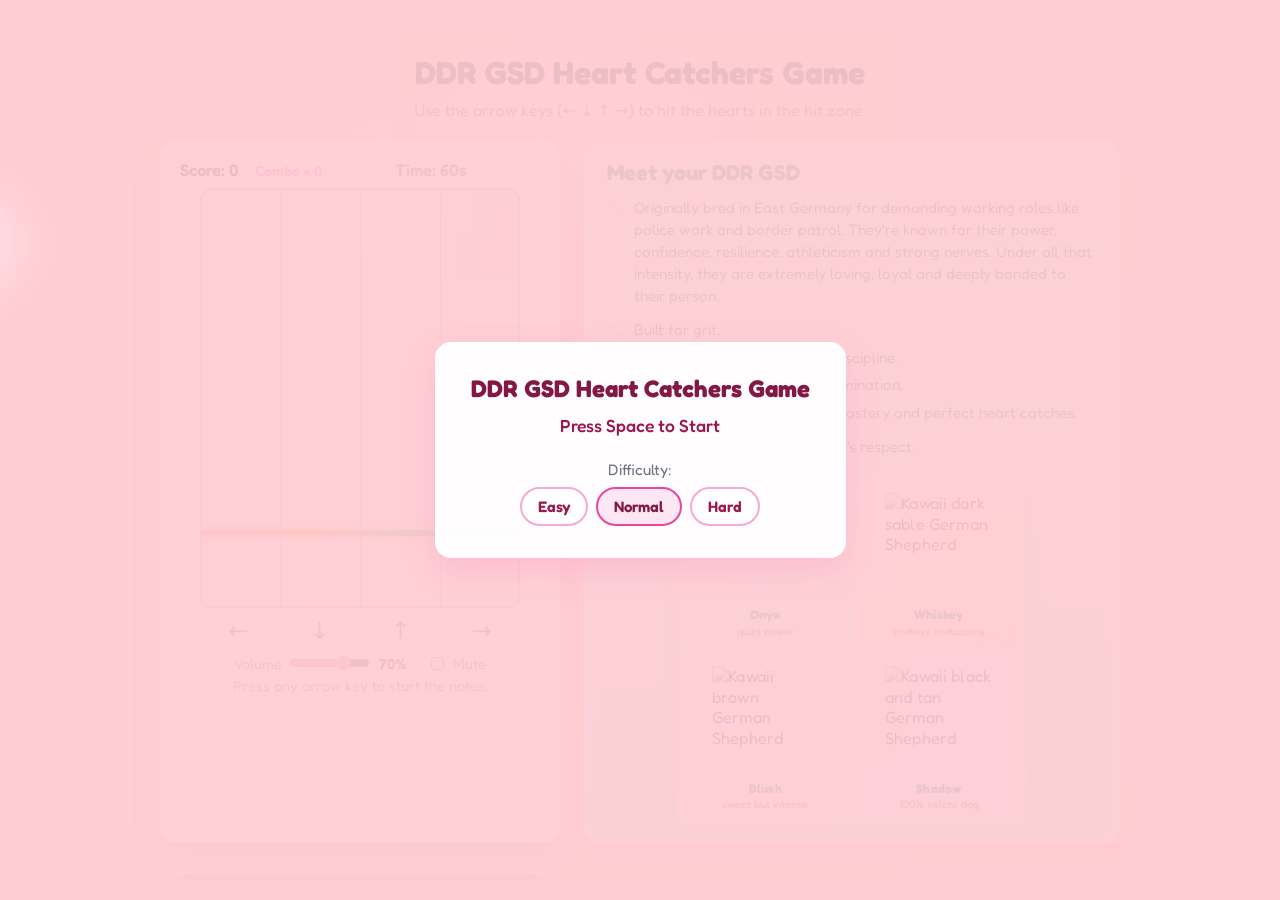
==== commit 39708eff: "Add files via upload" ====
--- a/index.html
+++ b/index.html
@@ -83,10 +83,6 @@
             <input type="checkbox" id="muteToggle" class="mute-checkbox" />
             <span>Mute</span>
           </label>
-          <label class="sound-label sound-label--toggle">
-            <input type="checkbox" id="shimmerToggle" class="shimmer-checkbox" />
-            <span>Background shimmer</span>
-          </label>
         </div>
 
         <p class="small-note">Press any arrow key to start the notes.</p>
@@ -108,17 +104,15 @@
           <div class="shepherd-quadrant shepherd-quadrant--onyx">
             <div class="shepherd-quadrant-dog">
               <div class="shepherd-dog-scale">
-                <div class="shepherd-dog shepherd-dog--black">
-                  <div class="dog-body">
-                    <div class="dog-head">
-                      <div class="dog-ear dog-ear--left"></div>
-                      <div class="dog-ear dog-ear--right"></div>
-                      <div class="dog-face"></div>
-                    </div>
-                    <div class="dog-leg dog-leg--front"></div>
-                    <div class="dog-leg dog-leg--back"></div>
-                    <div class="dog-tail"></div>
-                  </div>
+                <div class="shepherd-dog">
+                  <img
+                    class="shepherd-dog-img"
+                    src="assets/images/black.png"
+                    alt="Kawaii black German Shepherd"
+                    width="256"
+                    height="256"
+                    decoding="async"
+                  />
                 </div>
               </div>
             </div>
@@ -128,25 +122,23 @@
             </div>
           </div>
 
-          <div class="shepherd-quadrant shepherd-quadrant--copper">
+          <div class="shepherd-quadrant shepherd-quadrant--whiskey">
             <div class="shepherd-quadrant-dog">
               <div class="shepherd-dog-scale">
-                <div class="shepherd-dog shepherd-dog--sable">
-                  <div class="dog-body">
-                    <div class="dog-head">
-                      <div class="dog-ear dog-ear--left"></div>
-                      <div class="dog-ear dog-ear--right"></div>
-                      <div class="dog-face"></div>
-                    </div>
-                    <div class="dog-leg dog-leg--front"></div>
-                    <div class="dog-leg dog-leg--back"></div>
-                    <div class="dog-tail"></div>
-                  </div>
+                <div class="shepherd-dog">
+                  <img
+                    class="shepherd-dog-img"
+                    src="assets/images/darksable.png"
+                    alt="Kawaii dark sable German Shepherd"
+                    width="256"
+                    height="256"
+                    decoding="async"
+                  />
                 </div>
               </div>
             </div>
             <div class="shepherd-quadrant-label">
-              <span class="shepherd-quadrant-name">Copper</span>
+              <span class="shepherd-quadrant-name">Whiskey</span>
               <span class="shepherd-quadrant-temp">endless endurance</span>
             </div>
           </div>
@@ -154,17 +146,15 @@
           <div class="shepherd-quadrant shepherd-quadrant--blush">
             <div class="shepherd-quadrant-dog">
               <div class="shepherd-dog-scale">
-                <div class="shepherd-dog shepherd-dog--pink">
-                  <div class="dog-body">
-                    <div class="dog-head">
-                      <div class="dog-ear dog-ear--left"></div>
-                      <div class="dog-ear dog-ear--right"></div>
-                      <div class="dog-face"></div>
-                    </div>
-                    <div class="dog-leg dog-leg--front"></div>
-                    <div class="dog-leg dog-leg--back"></div>
-                    <div class="dog-tail"></div>
-                  </div>
+                <div class="shepherd-dog">
+                  <img
+                    class="shepherd-dog-img"
+                    src="assets/images/brown.png"
+                    alt="Kawaii brown German Shepherd"
+                    width="256"
+                    height="256"
+                    decoding="async"
+                  />
                 </div>
               </div>
             </div>
@@ -177,17 +167,15 @@
           <div class="shepherd-quadrant shepherd-quadrant--shadow">
             <div class="shepherd-quadrant-dog">
               <div class="shepherd-dog-scale">
-                <div class="shepherd-dog shepherd-dog--blacktan">
-                  <div class="dog-body">
-                    <div class="dog-head">
-                      <div class="dog-ear dog-ear--left"></div>
-                      <div class="dog-ear dog-ear--right"></div>
-                      <div class="dog-face"></div>
-                    </div>
-                    <div class="dog-leg dog-leg--front"></div>
-                    <div class="dog-leg dog-leg--back"></div>
-                    <div class="dog-tail"></div>
-                  </div>
+                <div class="shepherd-dog">
+                  <img
+                    class="shepherd-dog-img"
+                    src="assets/images/blktan.png"
+                    alt="Kawaii black and tan German Shepherd"
+                    width="256"
+                    height="256"
+                    decoding="async"
+                  />
                 </div>
               </div>
             </div>
--- a/ddr-game.css
+++ b/ddr-game.css
@@ -6,18 +6,6 @@
   --cloud-speed-base: 50s;           /* <<< Cloud Speed: tweak this value (lower = faster) */
   --cloud-speed-slow: var(--cloud-speed-base);
   --cloud-speed-fast: calc(var(--cloud-speed-base) * 0.7);
-  /* Shepherd coat & face variables */
-  --shep-black-coat: #050816;
-  --shep-black-coat-alt: #111827;
-  --shep-blue-main: #38bdf8;
-  --shep-blue-light: #bae6fd;
-  --shep-pink-main: #f472b6;
-  --shep-pink-light: #fecaca;
-  --shep-bt-black: #020617;
-  --shep-bt-tan: #facc15;
-  --shep-eye: #111827;
-  --shep-nose: #020617;
-  --shep-tongue: #fb7185;
   background: #ffccd3;
 }
 
@@ -723,7 +711,6 @@
   color: #831843;
 }
 
-.shimmer-checkbox,
 .mute-checkbox {
   accent-color: #f472b6;
 }
@@ -839,7 +826,7 @@
   background: linear-gradient(160deg, rgba(255, 255, 255, 0.82), rgba(214, 243, 236, 0.94));
 }
 
-.shepherd-quadrant--copper {
+.shepherd-quadrant--whiskey {
   background: linear-gradient(160deg, rgba(255, 252, 247, 0.95), rgba(254, 234, 213, 0.92));
 }
 
@@ -860,10 +847,49 @@
   width: 100%;
 }
 
-/* Scale cartoon without clobbering transform animations on .shepherd-dog */
+/* Scale + center kawaii PNGs in each quadrant tile */
 .shepherd-dog-scale {
-  transform: scale(0.76);
-  transform-origin: 50% 85%;
+  flex: 1;
+  display: flex;
+  align-items: center;
+  justify-content: center;
+  min-height: 0;
+  width: 100%;
+  transform: scale(1.02);
+  transform-origin: 50% 92%;
+}
+
+.shepherd-dog {
+  position: relative;
+  display: flex;
+  align-items: flex-end;
+  justify-content: center;
+  width: 100%;
+  max-width: 108px;
+  height: 100%;
+  max-height: 118px;
+  margin: 0 auto;
+  background: transparent;
+  transform-origin: 50% 100%;
+  animation: shepherd-dance 1.2s ease-in-out infinite alternate;
+  will-change: transform;
+}
+
+.shepherd-dog-img {
+  width: 100%;
+  height: 100%;
+  max-width: 104px;
+  max-height: 112px;
+  object-fit: contain;
+  object-position: 50% 100%;
+  display: block;
+  pointer-events: none;
+  user-select: none;
+  -webkit-user-drag: none;
+  /* Soft kawaii art: avoid crisp-edges (looks harsh on PNG gradients) */
+  image-rendering: auto;
+  -webkit-backface-visibility: hidden;
+  backface-visibility: hidden;
 }
 
 .shepherd-quadrant-label {
@@ -891,155 +917,6 @@
   opacity: 0.95;
 }
 
-.shepherd-dog {
-  position: relative;
-  width: 54px;
-  height: 70px;
-  transform-origin: 50% 100%;
-  animation: shepherd-dance 1.2s ease-in-out infinite alternate;
-}
-
-.dog-body {
-  position: absolute;
-  bottom: 8px;
-  left: 6px;
-  width: 42px;
-  height: 30px;
-  border-radius: 16px 20px 16px 14px;
-}
-
-.dog-head {
-  position: absolute;
-  bottom: 22px;
-  left: -4px;
-  width: 24px;
-  height: 22px;
-  border-radius: 14px 16px 12px 14px;
-}
-
-.dog-face {
-  position: absolute;
-  inset: 7px 4px 2px 2px;
-  border-radius: inherit;
-  background: radial-gradient(circle at 40% 35%, rgba(255, 255, 255, 0.85), transparent 55%);
-  opacity: 0.85;
-}
-
-.dog-face::before {
-  content: "";
-  position: absolute;
-  top: 1px;  /* slightly higher on the face */
-  left: 6px;
-  width: 4px;
-  height: 4px;
-  border-radius: 999px;
-  background: var(--shep-eye);
-  box-shadow: 10px 0 0 0 var(--shep-eye);
-}
-
-.dog-face::after {
-  content: "";
-  position: absolute;
-  left: 9px;
-  bottom: 2px;  /* let tongue extend lower */
-  width: 8px;
-  height: 8px;
-  border-radius: 50% 50% 70% 70%;
-  background:
-    radial-gradient(circle at 50% 0%, var(--shep-nose) 0 2px, transparent 3px),
-    radial-gradient(circle at 30% 100%, rgba(0, 0, 0, 0.8) 0 1px, transparent 2px),
-    radial-gradient(circle at 70% 100%, rgba(0, 0, 0, 0.8) 0 1px, transparent 2px),
-    radial-gradient(circle at 50% 130%, var(--shep-tongue) 0 3px, transparent 4px);
-}
-
-.dog-ear {
-  position: absolute;
-  width: 10px;
-  height: 21px; /* ~15% longer */
-  top: -8px;
-  /* tapered, pointy end with softer base */
-  border-radius: 80% 80% 25% 25%;
-}
-
-.dog-ear--left {
-  left: -1px;  /* nudged slightly closer to center */
-  transform: rotate(-6deg);
-}
-
-.dog-ear--right {
-  right: -1px; /* nudged slightly closer to center */
-  transform: rotate(10deg);
-}
-
-.dog-leg {
-  position: absolute;
-  bottom: 0;
-  width: 10px;
-  height: 16px;
-  border-radius: 999px;
-}
-
-.dog-leg--front {
-  left: 10px;
-}
-
-.dog-leg--back {
-  right: 4px;
-}
-
-.dog-tail {
-  position: absolute;
-  left: 34px;  /* anchor tail base around 75% of body width */
-  bottom: 12px; /* deeper overlap into body so no gap is visible */
-  width: 28px;  /* ~25% longer */
-  height: 22px; /* was 9px → ~150% thicker */
-  border-radius: 999px; /* rounded base */
-  /* soft, gently wavy tail – not curly, slight up-then-down arc; base sits flush with body */
-  clip-path: polygon(
-    0 40%,   /* base closer to body */
-    30% 28%, /* slight rise */
-    60% 38%, /* gentle dip */
-    100% 32%,/* tapered tip */
-    60% 62%, /* lower wave */
-    30% 58%  /* back toward base */
-  );
-  transform-origin: 0% 50%;
-  animation: tail-wag 0.5s ease-in-out infinite;
-}
-
-/* Coat color variations */
-.shepherd-dog--black .dog-body,
-.shepherd-dog--black .dog-head,
-.shepherd-dog--black .dog-ear,
-.shepherd-dog--black .dog-leg,
-.shepherd-dog--black .dog-tail {
-  background: linear-gradient(145deg, var(--shep-black-coat), var(--shep-black-coat-alt));
-}
-
-.shepherd-dog--sable .dog-body,
-.shepherd-dog--sable .dog-head,
-.shepherd-dog--sable .dog-ear,
-.shepherd-dog--sable .dog-leg,
-.shepherd-dog--sable .dog-tail {
-  background: linear-gradient(140deg, #78350f, #fbbf24);
-}
-
-.shepherd-dog--pink .dog-body,
-.shepherd-dog--pink .dog-head,
-.shepherd-dog--pink .dog-ear,
-.shepherd-dog--pink .dog-leg,
-.shepherd-dog--pink .dog-tail {
-  background: linear-gradient(145deg, var(--shep-pink-main), var(--shep-pink-light));
-}
-
-.shepherd-dog--blacktan .dog-body,
-.shepherd-dog--blacktan .dog-head,
-.shepherd-dog--blacktan .dog-ear,
-.shepherd-dog--blacktan .dog-leg,
-.shepherd-dog--blacktan .dog-tail {
-  background: linear-gradient(150deg, var(--shep-bt-black) 0 40%, var(--shep-bt-tan) 45% 100%);
-}
-
 /* Base dance motion */
 @keyframes shepherd-dance {
   0% {
@@ -1050,42 +927,6 @@
   }
   100% {
     transform: translate3d(-1px, -2px, 0) scale(1);
-  }
-}
-
-@keyframes shepherd-head-bob {
-  0% {
-    transform: translate3d(0, 0, 0) rotate(0deg);
-  }
-  50% {
-    transform: translate3d(0, -2px, 0) rotate(-3deg);
-  }
-  100% {
-    transform: translate3d(0, 1px, 0) rotate(2deg);
-  }
-}
-
-@keyframes tail-wag {
-  0% {
-    transform: rotate(10deg);
-  }
-  50% {
-    transform: rotate(-14deg);
-  }
-  100% {
-    transform: rotate(8deg);
-  }
-}
-
-@keyframes tongue-wiggle {
-  0% {
-    transform: scaleY(1);
-  }
-  50% {
-    transform: scaleY(0.9);
-  }
-  100% {
-    transform: scaleY(1);
   }
 }
 
@@ -1095,10 +936,6 @@
   animation-duration: 0.3s;
 }
 
-.shepherd-stage--hype .shep-tail {
-  animation-duration: 0.3s;
-}
-
 @keyframes shepherd-dance-hype {
   0% {
     transform: translate3d(0, 0, 0) scale(1);
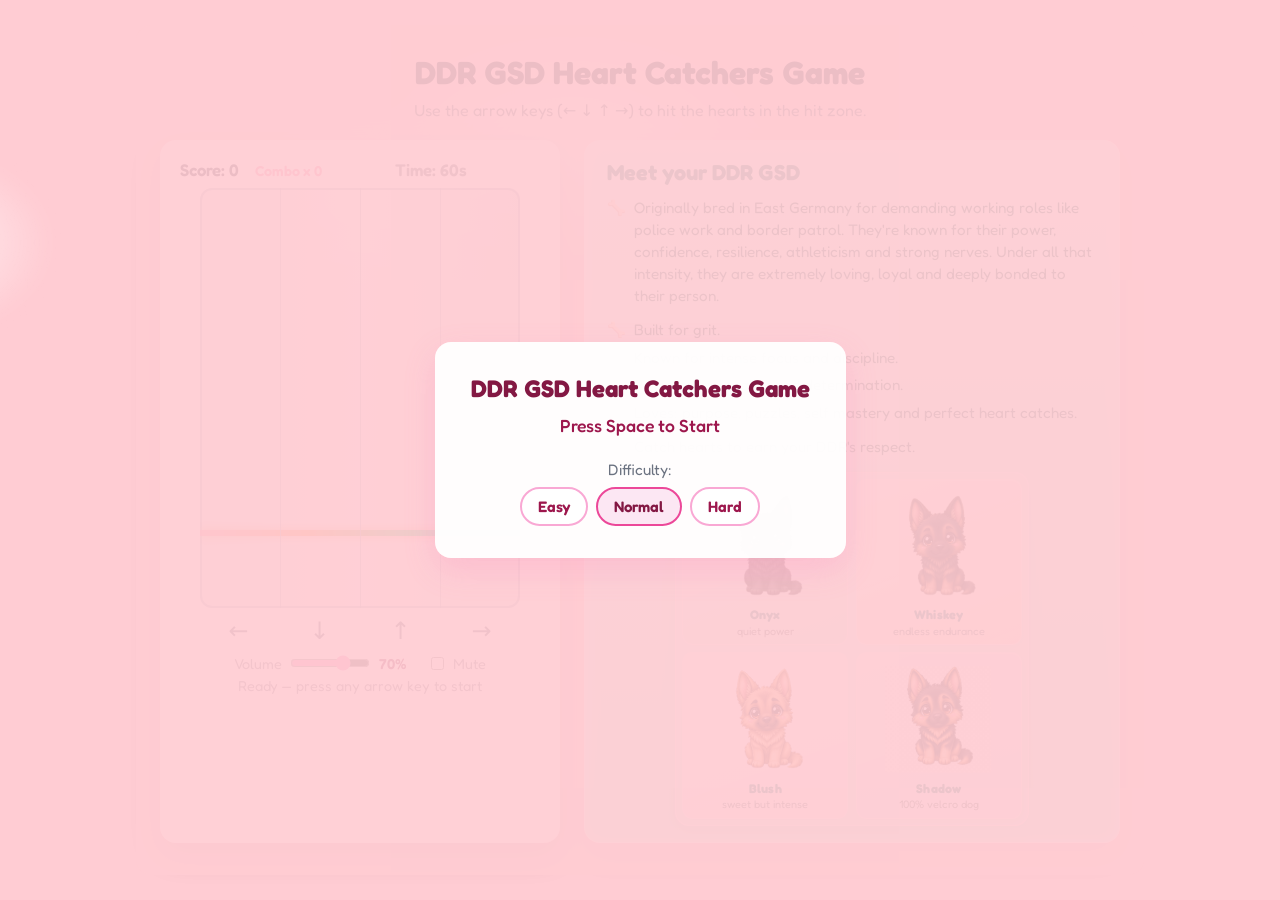
==== commit b0d50412: "Add files via upload" ====
--- a/index.html
+++ b/index.html
@@ -42,6 +42,7 @@
             Miss: <span id="resultsMiss">0</span>
           </p>
         </div>
+        <p class="overlay-restart-hint">Game Over — Press Space to play again</p>
         <button type="button" id="playAgainBtn" class="overlay-btn">Play Again</button>
       </div>
     </div>
@@ -85,7 +86,7 @@
           </label>
         </div>
 
-        <p class="small-note">Press any arrow key to start the notes.</p>
+        <p id="statusInstruction" class="small-note">Ready — press any arrow key to start</p>
       </section>
 
       <aside class="shepherd-panel">
--- a/ddr-game.css
+++ b/ddr-game.css
@@ -180,6 +180,14 @@
   font-weight: 500;
 }
 
+.overlay-restart-hint {
+  margin: 0 0 1rem;
+  font-size: 1rem;
+  color: #9d174d;
+  font-weight: 600;
+  text-align: center;
+}
+
 .difficulty-selector {
   margin-bottom: 0;
 }
